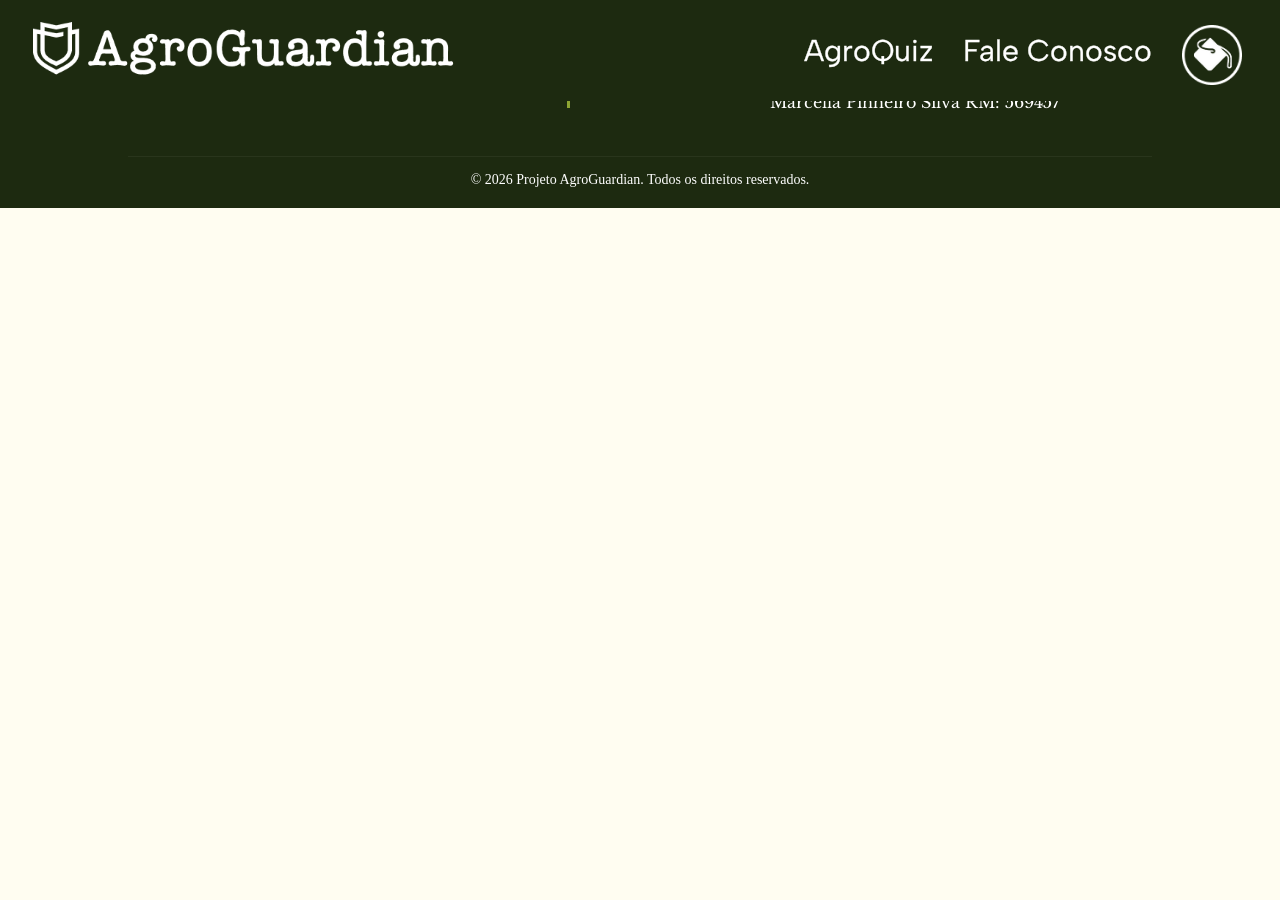
==== src/pages/contato.html @ b9db3638 "Feat: Adicionando o header e o footer em todas as páginas" ====
<!DOCTYPE html>
<html lang="en">
<head>
    <meta charset="UTF-8">
    <meta name="viewport" content="width=device-width, initial-scale=1.0">
    <title>Fale Conosco</title>
    <link rel="stylesheet" href="../css/styleContato.css">
</head>
<body>
    <!-- Header -->
    <header>
    <a href="/index.html"><div class="logo"><img src="../assets/Logo.png" alt="Logo AgroGuardian" width="470px"></div></a>

    <nav>

        <a href="../pages/quiz.html">AgroQuiz</a>
        <a href="../pages/contato.html">Fale Conosco</a>
        <img src="../assets/MudaCor.png" alt="icon troca de cor do site" width="60px" class="mudaCor">
    </nav>
</header>




<!-- Footer -->
  <footer class="rodape">
    
    <div class="footer-topo">
        
        <div class="footer-logo">
            <img src="./src/assets/Logo.png" alt="AgroGuardian Logo">
    
        </div>
        
        <div class="linha-vertical"></div>
        
        <div class="footer-integrantes">
            <p>Isabella Yogui Kohara RM: 569777</p>
            <p>Júlia Santiago Mateini RM: 561315</p>
            <p>Marcella Pinheiro Silva RM: 569457</p>
        </div>
        
    </div>

    <div class="footer-baixo">
        <p>&copy; 2026 Projeto AgroGuardian. Todos os direitos reservados.</p>
    </div>

</footer>
</body>
</html>
---- src/css/styleContato.css ----
:root {
    --background: #FFFDF1;
    --color1: #1D2A10; 
    --color2: #8DA432; 
    --color3: #FFFFFF; 
    --color4: #D9C8AB;
    --color5: #351903;
    --color6: #F1F1F1;
    
}
@font-face {
    font-family: 'Albert';
    src: url('../fonts/AlbertSans-VariableFont_wght.ttf') format('truetype');
}
@font-face {
    font-family: 'DMSerif';
    src: url('../fonts/DMSerifDisplay-Regular.ttf') format('truetype');
}
@font-face {
    font-family: 'Libre';
    src: url('../fonts/LibreBaskerville-VariableFont_wght.ttf') format('truetype');
}
@font-face {
    font-family: 'Special';
    src: url('../fonts/SpecialElite-Regular.ttf') format('truetype');
}


* {
    margin: 0;
    padding: 0;
    box-sizing: border-box;
}
body{
    background-color: var(--background);
}


header {
    position: absolute;
    width: 100%;
    z-index: 1000;
    display: flex;
    justify-content: space-between;
    align-items: center;
    padding-top: 1%;
    padding-right: 3%;
    padding-bottom: 1%;
    background-color: var(--color1);
   
}
.logo{
    padding-top: 2%;
    padding-left: 7%;
}
header nav{
    display: flex;
    align-items: center;
    gap: 30px;
}
header nav a{
    font-family: Albert; 
    text-decoration: none;
    font-size: 30px;
    color: var(--color3);
    -webkit-text-stroke: 0.36px var(--color3);
}
.mudaCor{
    padding-top: 2%;
}
/* Footer */
.rodape {
    background-color: var(--color1); 
    width: 100%;
    padding: 40px 10% 20px 10%;
    box-sizing: border-box;
    display: flex;
    flex-direction: column;   
    gap: 40px;     
    border-top-left-radius: 40px;
    border-top-right-radius: 40px;      
}

.footer-topo {
    display: flex;
    flex-direction: row;
    align-items: center;     
    justify-content: center;   
    gap: 200px;            
}

.footer-logo {
    display: flex;
    align-items: center;                 
}

.footer-logo img {
    height: 45px;              
    width: auto;
}

.linha-vertical {
    width: 3px;
    height: 60px;      
    background-color: var(--color2); 
}

.footer-integrantes {
    text-align: right;       
}

.footer-integrantes p {
    font-family: Libre;
    color: #ffffff;
    font-size: 16px;
    margin: 4px 0;            
}

.footer-baixo {
    width: 100%;
    text-align: center;        
    border-top: 1px solid rgba(255, 255, 255, 0.05);
    padding-top: 15px;
}

.footer-baixo p {
    font-family: Georgia, serif;
    color: var(--color3);
    font-size: 14px;
    margin: 0;
}
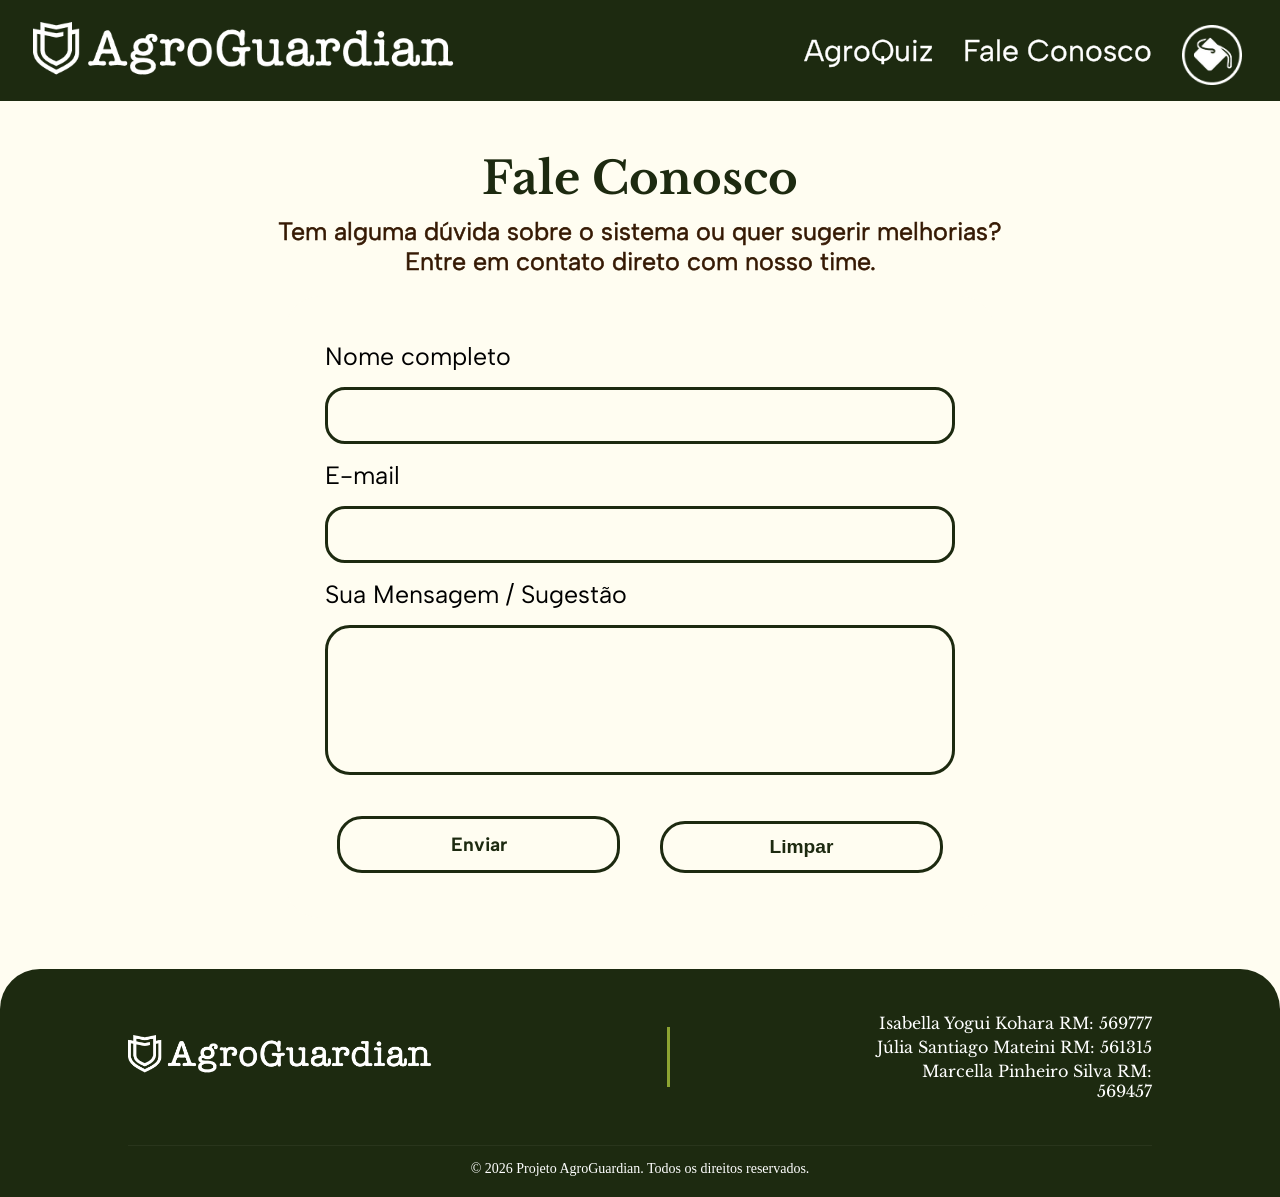
==== commit 6f6d81c6: "Feat: Criando página Fale Conosco e fazendo script de validação" ====
--- a/src/pages/contato.html
+++ b/src/pages/contato.html
@@ -19,7 +19,31 @@
     </nav>
 </header>
 
-
+<div class="container-formulario">
+    <div class="titulo"><h2>Fale Conosco</h2>
+        <p> Tem alguma dúvida sobre o sistema ou quer sugerir melhorias? 
+            Entre em contato direto com nosso time.</p>
+    </div>
+    <section class="contato">
+        <div class="formulario-wrapper">
+            <div class="formulario">
+               <form id="formulario" novalidate>
+                    Nome completo 
+                    <input type="text" id="nome" required>
+                    E-mail
+                    <input type="email" id="email" required>
+                    Sua Mensagem / Sugestão
+                    <textarea id="mensagem" required></textarea>
+    
+                    <div class="botoes-container">
+                        <button type="submit" id="botao">Enviar</button>
+                        <button type="reset" value="Limpar Formulário" id="reset">Limpar</button>
+                     </div>
+                </form>
+            </div>
+        </div>
+    </section>
+</div>
 
 
 <!-- Footer -->
@@ -28,7 +52,7 @@
     <div class="footer-topo">
         
         <div class="footer-logo">
-            <img src="./src/assets/Logo.png" alt="AgroGuardian Logo">
+            <img src="../assets/Logo.png" alt="AgroGuardian Logo">
     
         </div>
         
@@ -47,5 +71,7 @@
     </div>
 
 </footer>
+<div id="notificacao"></div>
+<script src="../js/scriptContato.js"></script>
 </body>
 </html>
--- a/src/css/styleContato.css
+++ b/src/css/styleContato.css
@@ -122,10 +122,169 @@
     border-top: 1px solid rgba(255, 255, 255, 0.05);
     padding-top: 15px;
 }
-
+.container-formulario {
+    padding-top: 150px;
+    padding-bottom: 4%;
+    width: 100%;
+    display: flex;          
+    flex-direction: column; 
+    align-items: center;    
+    
+}
+
+.titulo {
+    text-align: center;  
+    width: 100%;             
+    margin-bottom: 20px;    
+}
+
+.titulo h2 {
+    font-family: Libre;
+    color: var(--color1);   
+    font-size: 45px;        
+    margin-bottom: 10px; 
+}
+
+.titulo p {
+    font-family: Albert;
+    color: var(--color5);
+    -webkit-text-stroke: 0.6px var(--color5);
+    max-width: 750px;
+    margin: 0 auto;     
+    font-size: 25px;
+    line-height: 1.2;
+}
+
+.contato {
+    width: 100%;
+    display: flex;
+    justify-content: center;
+    align-items: center;
+    z-index: 5;
+}
+
+.formulario-wrapper {
+    width: 100%;
+    max-width: 750px;       
+    padding: 0 20px;         
+    margin: 0 auto;          
+}
+
+.formulario {
+    background-color: var(--background);
+    border-radius: 35px;
+    padding: 45px 40px;
+    font-family: Albert;
+    font-size: 25px;
+    text-align: start;
+    width: 100%;            
+}
+.formulario h1 {
+    font-family: Albert;
+    color: var(--color1);
+    font-size: 2.3rem;
+    font-weight: 700;
+    margin-bottom: 25px;
+}
+
+.formulario form {
+    display: flex;
+    flex-direction: column;
+    gap: 16px;
+}
+
+.formulario input, 
+.formulario textarea {
+    width: 100%;
+    background-color: var(--background);
+    border: solid var(--color1);
+    border-radius: 20px;
+    padding: 16px 25px;
+    font-family: Albert;
+    font-size: 1rem;
+    outline: none;
+}
+
+.formulario textarea {
+    height: 150px;
+    resize: none;
+    border-radius: 25px;
+}
+
+#notificacao {
+    position: fixed;
+    top: 5%;                  /* Deixa ela lá no topo da tela, bem visível */
+    left: 50%;                /* Joga pro meio horizontal */
+    transform: translateX(-50%); /* Ajuste perfeito para centralizar de verdade */
+    
+    color: #ffffff;           /* Força o texto a ser SEMPRE branco */
+    padding: 15px 30px;
+    border-radius: 12px;
+    font-family: Albert;
+    font-weight: bold;
+    font-size: 20px;
+    
+    /* Efeito de esconder/aparecer */
+    opacity: 0;
+    pointer-events: none;
+    transition: opacity 0.4s ease, top 0.4s ease; /* Transição suave */
+    z-index: 99999;
+    box-shadow: 0 4px 15px rgba(0,0,0,0.2);
+}
+
+/* Quando o JS adicionar a classe .mostrar, ela ganha vida */
+#notificacao.mostrar {
+    opacity: 1;
+    top: 10%;                 /* Dá um efeito lindo dela descendo um pouquinho */
+}
+.botoes-container {
+    display: flex;
+    flex-direction: row;
+    justify-content: space-between; /* Empurra um para cada canto ou use 'center' se preferir juntos */
+    gap: 16px;                      /* Espaço entre os dois botões */
+    width: 100%;
+    margin-top: 15px;
+}
+#botao {
+    background-color: var(--background);
+    color: var(--color1);
+    border: solid var(--color1);
+    border-radius: 25px;
+    padding: 12px 0;
+    font-family: Albert;
+    font-weight: 700;
+    font-size: 1.2rem;
+    cursor: pointer;
+    width: 45%;
+    margin: 10px auto 0 auto;
+    transition: background-color 0.2s, transform 0.2s;
+}
+
+#botao:hover {
+    background-color: var(--color2);
+    transform: scale(1.02);
+}
+#reset{
+    background-color: var(--background);
+    color: var(--color1);
+    border: solid var(--color1);
+    border-radius: 25px;
+    padding: 12px 0;
+    font-family: "Albert Sans", sans-serif;
+    font-weight: 700;
+    font-size: 1.2rem;
+    cursor: pointer;
+    width: 45%;
+    margin: 15px auto 0 auto;
+    transition: background-color 0.2s, transform 0.2s;
+}
+#reset:hover {
+    background-color: var(--color2);
+    transform: scale(1.02);
+}
 .footer-baixo p {
     font-family: Georgia, serif;
     color: var(--color3);
     font-size: 14px;
     margin: 0;
-}
+}
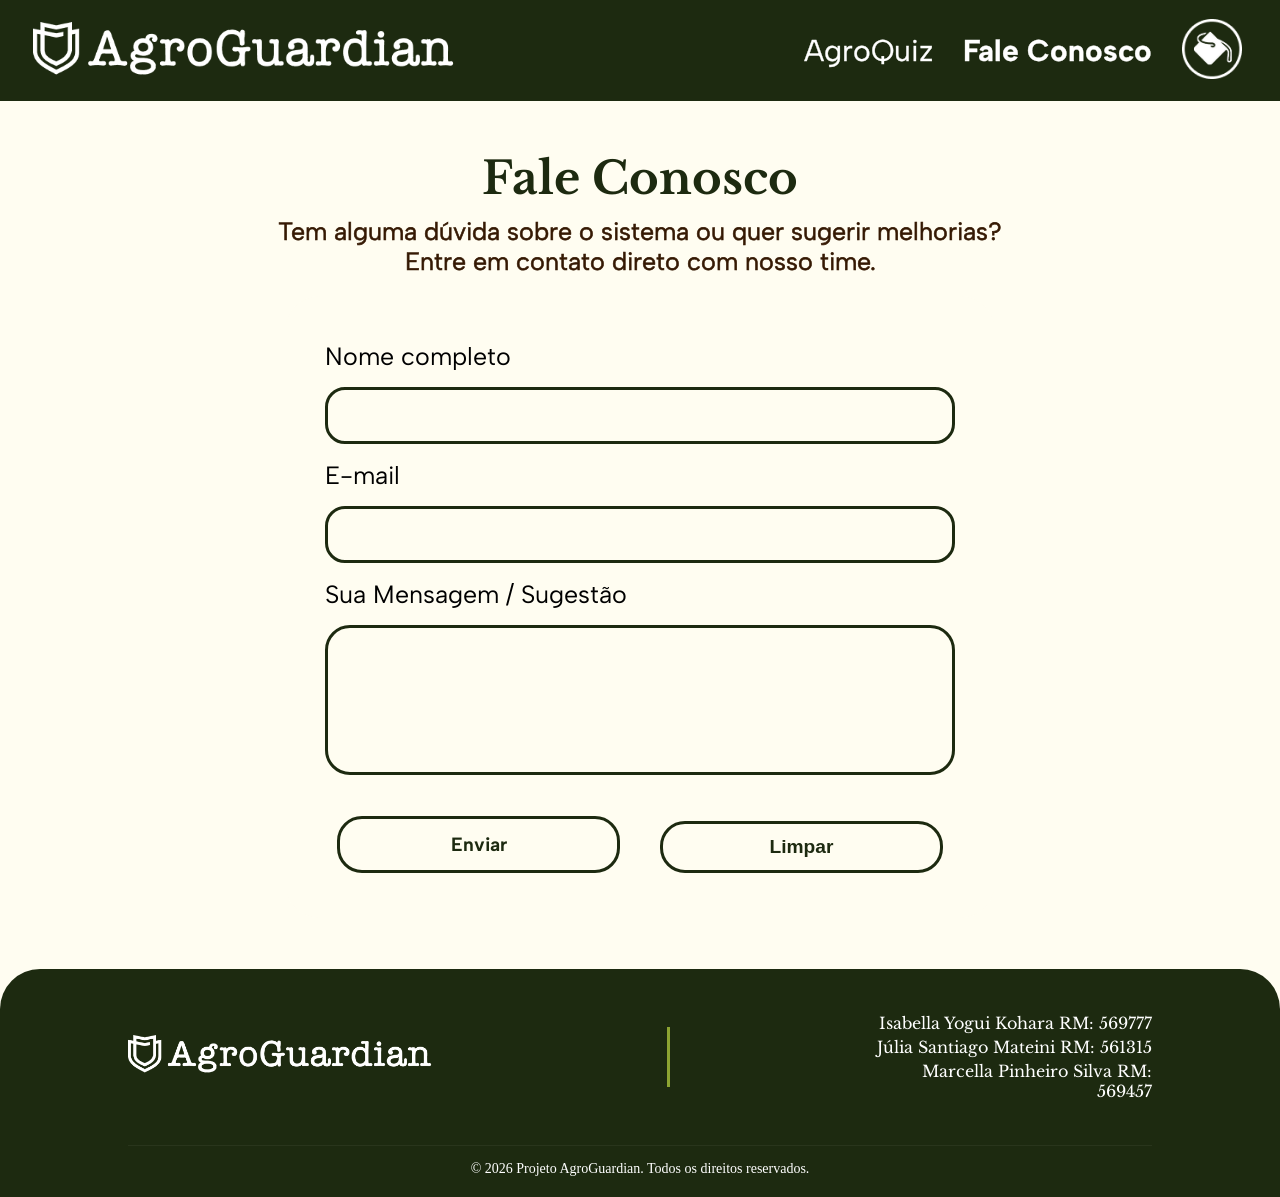
==== commit a723db86: "Feat: Criando botão para mudar de a paleta de cores do site" ====
--- a/src/pages/contato.html
+++ b/src/pages/contato.html
@@ -14,8 +14,22 @@
     <nav>
 
         <a href="../pages/quiz.html">AgroQuiz</a>
-        <a href="../pages/contato.html">Fale Conosco</a>
-        <img src="../assets/MudaCor.png" alt="icon troca de cor do site" width="60px" class="mudaCor">
+        <a href="../pages/contato.html"><span>Fale Conosco</span></a>
+        <div class="dropdown-cores">
+    <img src="../assets/MudaCor.png" alt="icon troca de cor do site" width="60px" class="mudaCor" id="btn-paleta">
+    
+    <div class="menu-cascata" id="menu-cores">
+        <button onclick="mudarTema('padrao')">
+            <span class="circulo-cor" style="background-color: #8DA432;"></span> Padrão (Verde)
+        </button>
+        <button onclick="mudarTema('outono')">
+            <span class="circulo-cor" style="background-color: #B33A0B;"></span> Outono (Terracota)
+        </button>
+        <button onclick="mudarTema('escuro')">
+            <span class="circulo-cor" style="background-color: #121212;"></span> Modo Escuro
+        </button>
+    </div>
+</div>
     </nav>
 </header>
 
@@ -72,6 +86,7 @@
 
 </footer>
 <div id="notificacao"></div>
+<script src="../js/scriptCores.js"></script>
 <script src="../js/scriptContato.js"></script>
 </body>
 </html>
--- a/src/css/styleContato.css
+++ b/src/css/styleContato.css
@@ -65,8 +65,72 @@
     color: var(--color3);
     -webkit-text-stroke: 0.36px var(--color3);
 }
-.mudaCor{
+header nav a span{
+    font-weight: bold;
+}
+
+.dropdown-cores {
+    position: relative;
+    display: inline-block;
+}
+
+.mudaCor {
     padding-top: 2%;
+    cursor: pointer;
+    transition: transform 0.2s ease;
+}
+
+.mudaCor:hover {
+    transform: scale(1.1);
+}
+
+
+.menu-cascata {
+    display: none;
+    position: absolute;
+    top: 100%;   
+    right: 0;
+    background-color: #FFFFFF;
+    border: 1.5px solid #1D2A10;
+    border-radius: 15px;
+    min-width: 180px;
+    box-shadow: 0px 8px 16px rgba(0,0,0,0.15);
+    z-index: 10000; 
+    padding: 8px 0;
+    margin-top: 10px;
+}
+
+.menu-cascata.mostrar {
+    display: flex;
+    flex-direction: column;
+}
+
+.menu-cascata button {
+    background: none;
+    border: none;
+    padding: 10px 16px;
+    width: 100%;
+    text-align: left;
+    font-family: 'Albert', sans-serif;
+    font-size: 16px;
+    color: #1D2A10;
+    cursor: pointer;
+    display: flex;
+    align-items: center;
+    gap: 10px;
+    transition: background-color 0.2s;
+}
+
+.menu-cascata button:hover {
+    background-color: #F1F1F1;
+}
+
+.circulo-cor {
+    width: 15px;
+    height: 15px;
+    border-radius: 50%;
+    border: 1px solid rgba(0,0,0,0.2);
+    display: inline-block;
 }
 /* Footer */
 .rodape {
@@ -213,35 +277,33 @@
 
 #notificacao {
     position: fixed;
-    top: 5%;                  /* Deixa ela lá no topo da tela, bem visível */
-    left: 50%;                /* Joga pro meio horizontal */
-    transform: translateX(-50%); /* Ajuste perfeito para centralizar de verdade */
+    top: 5%;                
+    left: 50%;                
+    transform: translateX(-50%); 
     
-    color: #ffffff;           /* Força o texto a ser SEMPRE branco */
+    color: #ffffff;           
     padding: 15px 30px;
     border-radius: 12px;
     font-family: Albert;
     font-weight: bold;
     font-size: 20px;
-    
-    /* Efeito de esconder/aparecer */
     opacity: 0;
     pointer-events: none;
-    transition: opacity 0.4s ease, top 0.4s ease; /* Transição suave */
+    transition: opacity 0.4s ease, top 0.4s ease; 
     z-index: 99999;
     box-shadow: 0 4px 15px rgba(0,0,0,0.2);
 }
 
-/* Quando o JS adicionar a classe .mostrar, ela ganha vida */
+
 #notificacao.mostrar {
     opacity: 1;
-    top: 10%;                 /* Dá um efeito lindo dela descendo um pouquinho */
+    top: 10%;                 
 }
 .botoes-container {
     display: flex;
     flex-direction: row;
-    justify-content: space-between; /* Empurra um para cada canto ou use 'center' se preferir juntos */
-    gap: 16px;                      /* Espaço entre os dois botões */
+    justify-content: space-between; 
+    gap: 16px;                      
     width: 100%;
     margin-top: 15px;
 }
